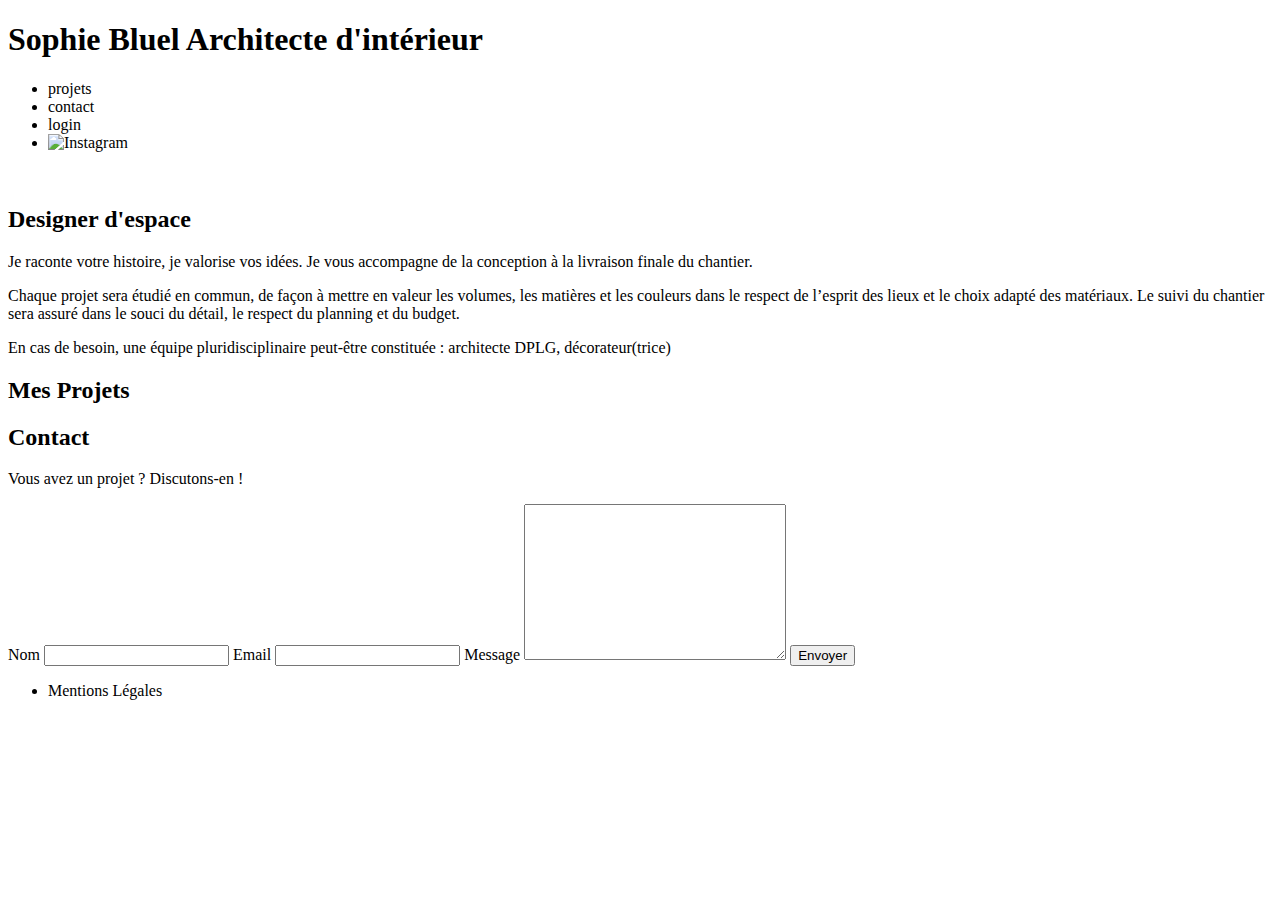
==== FrontEnd/index.html @ 2dc2a546 "feature: add function showWorks" ====
<!DOCTYPE html>
<html lang="fr">
<head>
	<meta charset="UTF-8">
	<title>Sophie Bluel - Architecte d'intérieur</title>
	<meta name="viewport" content="width=device-width, initial-scale=1.0">
	<link rel="preconnect" href="https://fonts.googleapis.com">
	<link rel="preconnect" href="https://fonts.gstatic.com" crossorigin>
	<link href="https://fonts.googleapis.com/css2?family=Syne:wght@700;800&family=Work+Sans&display=swap" rel="stylesheet">
	<meta name="description" content="">
	<link rel="stylesheet" href="./assets/style.css">
</head>
<body>
<header>
	<h1>Sophie Bluel <span>Architecte d'intérieur</span></h1>
	<nav>
		<ul>
			<li>projets</li>
			<li>contact</li>
			<li>login</li>
			<li><img src="./assets/icons/instagram.png" alt="Instagram"></li>
		</ul>
	</nav>
</header>
<main>
	<section id="introduction">
		<figure>
			<img src="./assets/images/sophie-bluel.png" alt="">
		</figure>
		<article>
			<h2>Designer d'espace</h2>
			<p>Je raconte votre histoire, je valorise vos idées. Je vous accompagne de la conception à la livraison finale du chantier.</p>
			<p>Chaque projet sera étudié en commun, de façon à mettre en valeur les volumes, les matières et les couleurs dans le respect de l’esprit des lieux et le choix adapté des matériaux. Le suivi du chantier sera assuré dans le souci du détail, le respect du planning et du budget.</p>
			<p>En cas de besoin, une équipe pluridisciplinaire peut-être constituée : architecte DPLG, décorateur(trice)</p>
		</article>
	</section>
	<section id="portfolio">
		<h2>Mes Projets</h2>
		<div class="filter">
		</div>
		<div class="gallery">
		</div>
	</section>
	<section id="contact">
		<h2>Contact</h2>
		<p>Vous avez un projet ? Discutons-en !</p>
		<form action="#" method="post">
			<label for="name">Nom</label>
			<input type="text" name="name" id="name">
			<label for="email">Email</label>
			<input type="email" name="email" id="email">
			<label for="message">Message</label>
			<textarea name="message" id="message" cols="30" rows="10"></textarea>
			<input type="submit" value="Envoyer">
		</form>
	</section>
</main>

<footer>
	<nav>
		<ul>
			<li>Mentions Légales</li>
		</ul>
	</nav>
</footer>
<script src="js/test.js"></script>
</body>
</html>
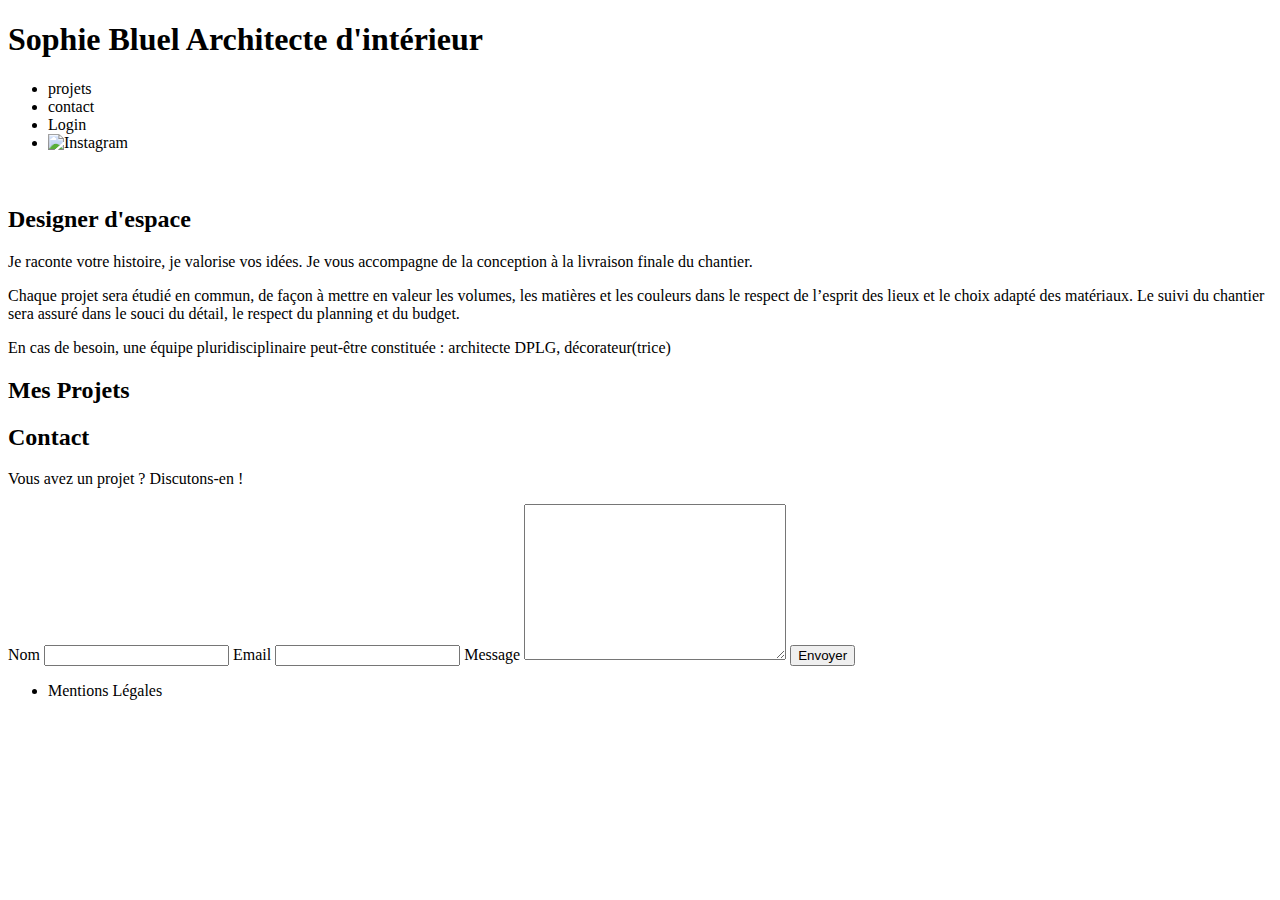
==== commit e4cedd73: "refactor: add api.js, index.js, works.js for lisibility" ====
--- a/FrontEnd/index.html
+++ b/FrontEnd/index.html
@@ -17,7 +17,8 @@
 		<ul>
 			<li>projets</li>
 			<li>contact</li>
-			<li>login</li>
+			<li>Login</a></li>
+
 			<li><img src="./assets/icons/instagram.png" alt="Instagram"></li>
 		</ul>
 	</nav>
@@ -63,6 +64,6 @@
 		</ul>
 	</nav>
 </footer>
-<script src="js/test.js"></script>
+<script type="module" src="js/index.js"></script>
 </body>
 </html>
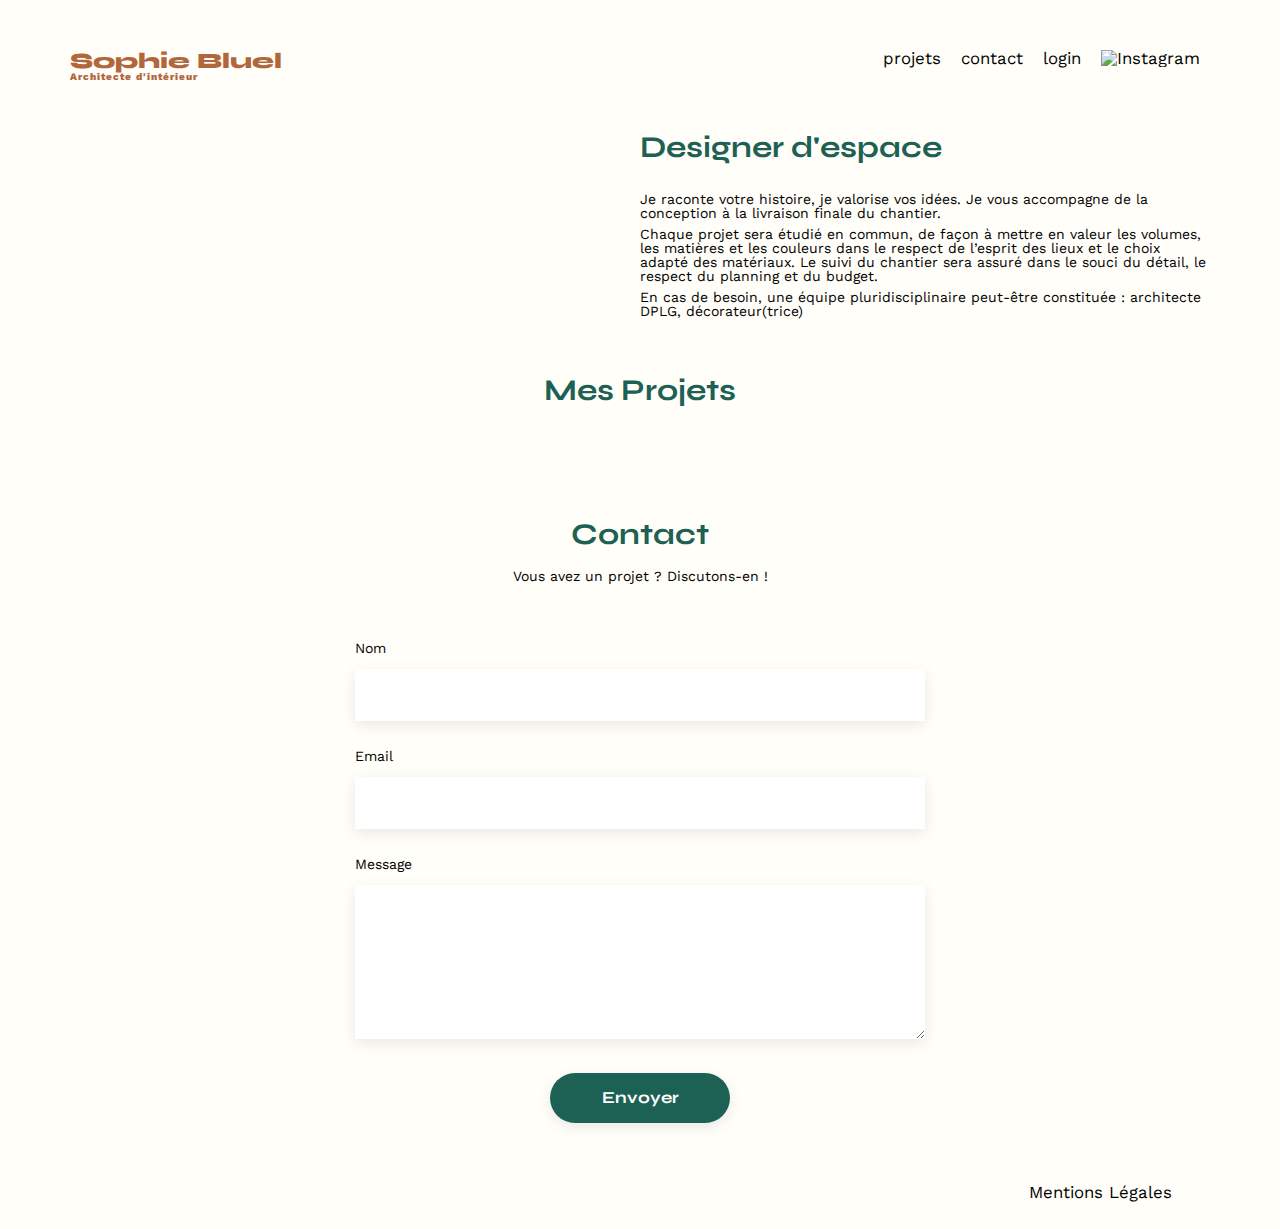
==== commit 93e53ef0: "refactor add descriptions in code, feat: add login.html" ====
--- a/FrontEnd/index.html
+++ b/FrontEnd/index.html
@@ -17,12 +17,13 @@
 		<ul>
 			<li>projets</li>
 			<li>contact</li>
-			<li>Login</a></li>
+			<li><a href="./login.html">login</a></li>
 
 			<li><img src="./assets/icons/instagram.png" alt="Instagram"></li>
 		</ul>
 	</nav>
 </header>
+
 <main>
 	<section id="introduction">
 		<figure>
--- a/FrontEnd/assets/style.css
+++ b/FrontEnd/assets/style.css
@@ -0,0 +1,265 @@
+/* http://meyerweb.com/eric/tools/css/reset/
+   v2.0 | 20110126
+   License: none (public domain)
+*/
+
+html, body, div, span, applet, object, iframe,
+h1, h2, h3, h4, h5, h6, p, blockquote, pre,
+a, abbr, acronym, address, big, cite, code,
+del, dfn, em, img, ins, kbd, q, s, samp,
+small, strike, strong, sub, sup, tt, var,
+b, u, i, center,
+dl, dt, dd, ol, ul, li,
+fieldset, form, label, legend,
+table, caption, tbody, tfoot, thead, tr, th, td,
+article, aside, canvas, details, embed,
+figure, figcaption, footer, header, hgroup,
+menu, nav, output, ruby, section, summary,
+time, mark, audio, video {
+	margin: 0;
+	padding: 0;
+	border: 0;
+	font-size: 100%;
+	font: inherit;
+	vertical-align: baseline;
+}
+/* HTML5 display-role reset for older browsers */
+article, aside, details, figcaption, figure,
+footer, header, hgroup, menu, nav, section {
+	display: block;
+}
+body {
+	line-height: 1;
+}
+ol, ul {
+	list-style: none;
+}
+blockquote, q {
+	quotes: none;
+}
+blockquote:before, blockquote:after,
+q:before, q:after {
+	content: '';
+	content: none;
+}
+table {
+	border-collapse: collapse;
+	border-spacing: 0;
+}
+/** end reset css**/
+body {
+	max-width: 1140px;
+	margin:auto;
+	font-family: 'Work Sans' ;
+	font-size: 14px;
+	background-color: rgba(255, 254, 248, 255);
+}
+header {
+	display: flex;
+	justify-content: space-between;
+	margin: 50px 0
+}
+section {
+	margin: 50px 0
+}
+
+h1{
+	display: flex;
+	flex-direction: column;
+	font-family: 'Syne';
+	font-size: 22px;
+	font-weight: 800;
+	color: #B1663C
+}
+
+h1 > span {
+	font-family: 'Work Sans';
+	font-size:10px;
+	letter-spacing: 0.1em;
+;
+}
+
+h2{
+	font-family: 'Syne';
+	font-weight: 700;
+	font-size: 30px;
+	color: #1D6154
+}
+nav ul {
+	display: flex;
+	align-items: center;
+	list-style-type: none;
+
+}
+nav li {
+	padding: 0 10px;
+	font-size: 1.2em;
+}
+
+li:hover {
+	color: #B1663C;
+}
+li:hover a {
+	color: #B1663C;
+}
+#introduction {
+	display: flex;
+	align-items: center;
+}
+#introduction figure {
+	flex: 1
+}
+#introduction img {
+	display: block;
+	margin: auto;
+	width: 80%;
+}
+
+#introduction article {
+	flex: 1
+}
+#introduction h2 {
+	margin-bottom: 1em;
+}
+
+#introduction p {
+	margin-bottom: 0.5em;
+}
+#portfolio h2 {
+	text-align: center;
+	margin-bottom: 1em;
+}
+.gallery {
+	width: 100%;
+	display: grid;
+	grid-template-columns: 1fr 1fr 1fr;
+	grid-column-gap: 20px;
+	grid-row-gap: 20px;
+}
+
+.filter {
+  display: flex;
+  justify-content: center;
+  margin: 2rem;
+}
+
+.filter-button {
+  font-family: "Syne";
+  font-size: 1.1rem;
+  color: #1d6154;
+  background-color: rgba(255, 254, 248, 255);
+  border-color: #1d6154;
+  border-width: 1px;
+  text-align: center;
+  border-radius: 5rem;
+  padding: 0.5rem 1.2rem 0.5rem 1.2rem;
+  margin-top: 2rem;
+  margin-right: 1rem;
+  margin-bottom: 1rem;
+}
+
+.filter-button.selected {
+  background-color: #1d6154;
+  color: white;
+  border-width: 0px;
+}
+
+.gallery img {
+	width: 100%;
+
+}
+#contact {
+	width: 50%;
+margin: auto;
+}
+#contact > * {
+	text-align: center;
+
+}
+#contact h2{
+	margin-bottom: 20px;
+}
+#contact form {
+	text-align: left;
+	margin-top:30px;
+	display: flex;
+	flex-direction: column;
+}
+
+#contact input {
+	height: 50px;
+	font-size: 1.2em;
+	border: none;
+	box-shadow: 0px 4px 14px rgba(0, 0, 0, 0.09);
+}
+#contact label {
+	margin: 2em 0 1em 0;
+}
+#contact textarea {
+	border: none;
+	box-shadow: 0px 4px 14px rgba(0, 0, 0, 0.09);
+}
+
+input[type="submit"]{
+	font-family: 'Syne';
+	font-weight: 700;
+	color: white;
+	background-color: #1D6154;
+	margin : 2em auto ;
+	width: 180px;
+	text-align: center;
+	border-radius: 60px ;
+}
+
+#connexion input {
+	height: 50px;
+	font-size: 1.2em;
+	border: none;
+	box-shadow: 0px 4px 14px rgba(0, 0, 0, 0.09);
+	color: white;
+}
+
+#connexion {
+	display:flex;
+	flex-direction: column;
+	align-items: center;
+}
+
+.form-connexion{
+	display: flex;
+	flex-direction: column;
+}
+
+a {
+	text-decoration: none;
+	color: black;
+}
+
+.form-connexion a {
+	display: flex;
+	justify-content: center;
+	text-decoration: underline;
+	color:#1D6154;
+}
+
+.login {
+	font-weight: 900;
+}
+
+.email, .password{
+	width: 400px;
+	height: 40px;
+	box-shadow: 0px 0px 15px rgba(244,243,237,255);
+	border-width: 0px;
+	margin-bottom: 20px;
+}
+
+.form-title {
+	margin-top: 2rem;
+}
+
+footer nav ul {
+	display: flex;
+	justify-content: flex-end;
+	margin: 2em;
+}
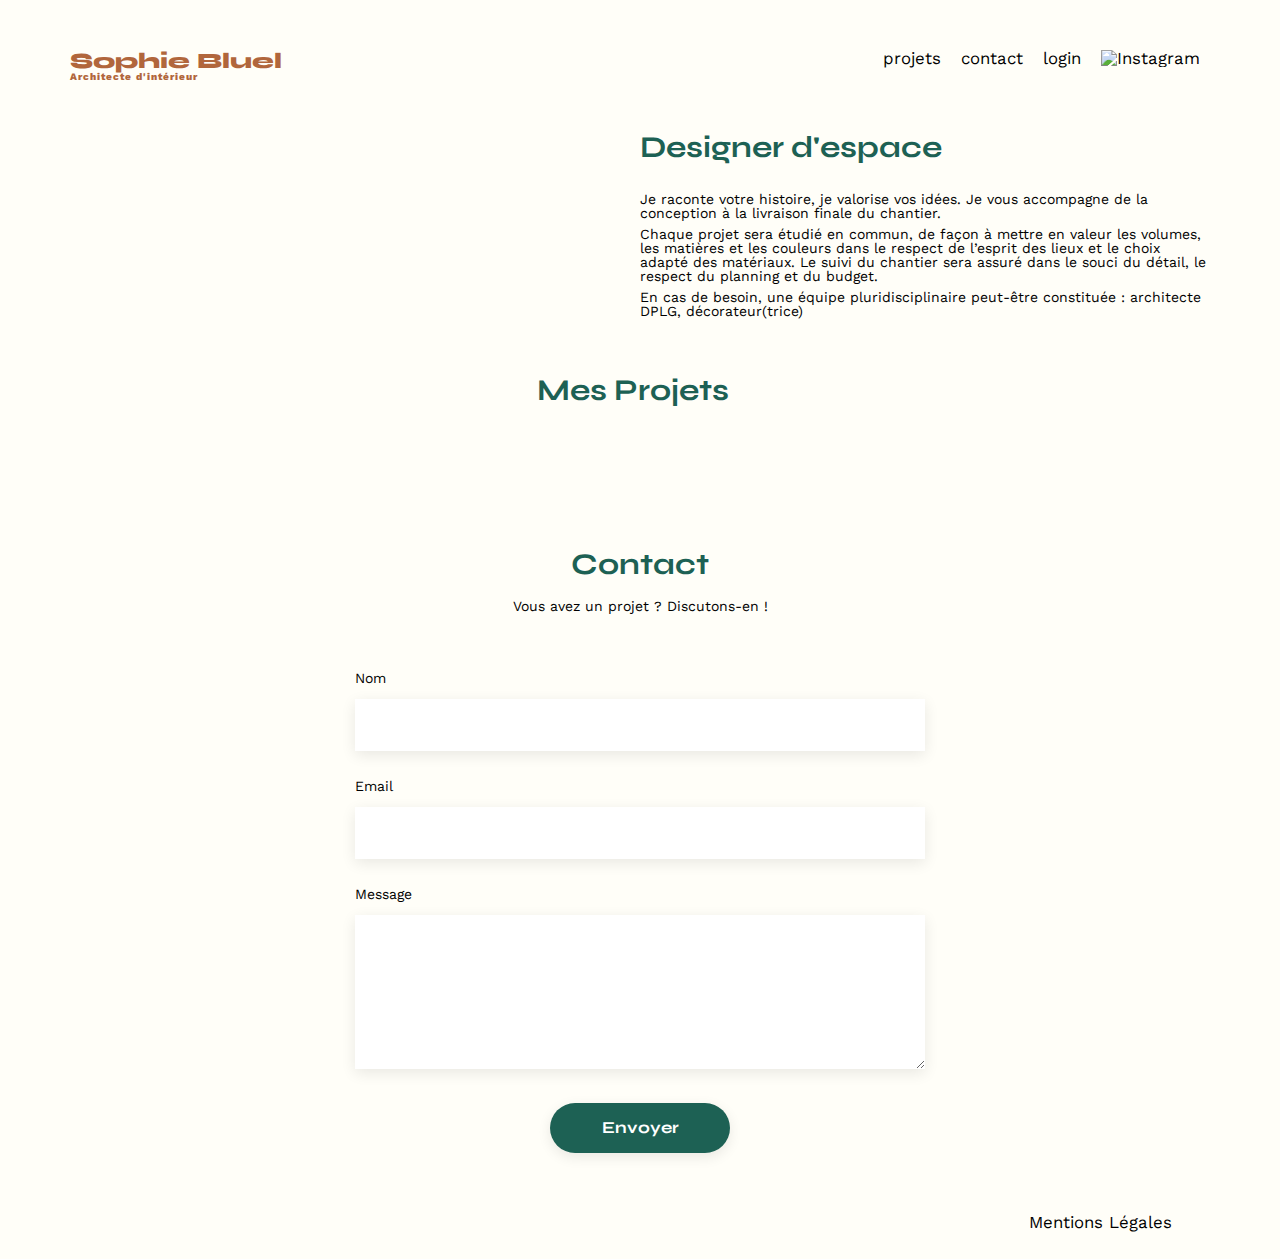
==== commit ce21853e: "feat: add auth.js, login.js for admin connexion" ====
--- a/FrontEnd/index.html
+++ b/FrontEnd/index.html
@@ -1,70 +1,72 @@
 <!DOCTYPE html>
 <html lang="fr">
-<head>
-	<meta charset="UTF-8">
-	<title>Sophie Bluel - Architecte d'intérieur</title>
-	<meta name="viewport" content="width=device-width, initial-scale=1.0">
-	<link rel="preconnect" href="https://fonts.googleapis.com">
-	<link rel="preconnect" href="https://fonts.gstatic.com" crossorigin>
-	<link href="https://fonts.googleapis.com/css2?family=Syne:wght@700;800&family=Work+Sans&display=swap" rel="stylesheet">
-	<meta name="description" content="">
-	<link rel="stylesheet" href="./assets/style.css">
-</head>
-<body>
-<header>
-	<h1>Sophie Bluel <span>Architecte d'intérieur</span></h1>
-	<nav>
-		<ul>
-			<li>projets</li>
-			<li>contact</li>
-			<li><a href="./login.html">login</a></li>
+  <head>
+    <meta charset="UTF-8" />
+    <title>Sophie Bluel - Architecte d'intérieur</title>
+    <meta name="viewport" content="width=device-width, initial-scale=1.0" />
+    <link rel="preconnect" href="https://fonts.googleapis.com" />
+    <link rel="preconnect" href="https://fonts.gstatic.com" crossorigin />
+    <link href="https://fonts.googleapis.com/css2?family=Syne:wght@700;800&family=Work+Sans&display=swap" rel="stylesheet" />
+    <meta name="description" content="" />
+    <link rel="stylesheet" href="./assets/style.css" />
+    <link rel="stylesheet" href="https://cdnjs.cloudflare.com/ajax/libs/font-awesome/6.2.1/css/all.min.css" integrity="sha512-MV7K8+y+gLIBoVD59lQIYicR65iaqukzvf/nwasF0nqhPay5w/9lJmVM2hMDcnK1OnMGCdVK+iQrJ7lzPJQd1w==" crossorigin="anonymous" referrerpolicy="no-referrer" />
+  </head>
+  <body>
+    <header>
+      <h1>Sophie Bluel <span>Architecte d'intérieur</span></h1>
+      <nav>
+        <ul>
+          <li>projets</li>
+          <li>contact</li>
+          <li id="login-button"><a href="./login.html">login</a></li>
 
-			<li><img src="./assets/icons/instagram.png" alt="Instagram"></li>
-		</ul>
-	</nav>
-</header>
+          <li><img src="./assets/icons/instagram.png" alt="Instagram" /></li>
+        </ul>
+      </nav>
+    </header>
 
-<main>
-	<section id="introduction">
-		<figure>
-			<img src="./assets/images/sophie-bluel.png" alt="">
-		</figure>
-		<article>
-			<h2>Designer d'espace</h2>
-			<p>Je raconte votre histoire, je valorise vos idées. Je vous accompagne de la conception à la livraison finale du chantier.</p>
-			<p>Chaque projet sera étudié en commun, de façon à mettre en valeur les volumes, les matières et les couleurs dans le respect de l’esprit des lieux et le choix adapté des matériaux. Le suivi du chantier sera assuré dans le souci du détail, le respect du planning et du budget.</p>
-			<p>En cas de besoin, une équipe pluridisciplinaire peut-être constituée : architecte DPLG, décorateur(trice)</p>
-		</article>
-	</section>
-	<section id="portfolio">
-		<h2>Mes Projets</h2>
-		<div class="filter">
-		</div>
-		<div class="gallery">
-		</div>
-	</section>
-	<section id="contact">
-		<h2>Contact</h2>
-		<p>Vous avez un projet ? Discutons-en !</p>
-		<form action="#" method="post">
-			<label for="name">Nom</label>
-			<input type="text" name="name" id="name">
-			<label for="email">Email</label>
-			<input type="email" name="email" id="email">
-			<label for="message">Message</label>
-			<textarea name="message" id="message" cols="30" rows="10"></textarea>
-			<input type="submit" value="Envoyer">
-		</form>
-	</section>
-</main>
+    <main>
+      <section id="introduction">
+        <figure>
+          <img src="./assets/images/sophie-bluel.png" alt="" />
+        </figure>
+        <article>
+          <h2>Designer d'espace</h2>
+          <p>Je raconte votre histoire, je valorise vos idées. Je vous accompagne de la conception à la livraison finale du chantier.</p>
+          <p>Chaque projet sera étudié en commun, de façon à mettre en valeur les volumes, les matières et les couleurs dans le respect de l’esprit des lieux et le choix adapté des matériaux. Le suivi du chantier sera assuré dans le souci du détail, le respect du planning et du budget.</p>
+          <p>En cas de besoin, une équipe pluridisciplinaire peut-être constituée : architecte DPLG, décorateur(trice)</p>
+        </article>
+      </section>
+      <section id="portfolio">
+		<div class="portfolio-title">
+			<h2>Mes Projets</h2>
+			<!-- Le bouton "Modifier" sera ajouté ici par JavaScript -->
+		  </div>
+        <div class="filter"></div>
+        <div class="gallery"></div>
+      </section>
+      <section id="contact">
+        <h2>Contact</h2>
+        <p>Vous avez un projet ? Discutons-en !</p>
+        <form action="#" method="post">
+          <label for="name">Nom</label>
+          <input type="text" name="name" id="name" />
+          <label for="email">Email</label>
+          <input type="email" name="email" id="email" />
+          <label for="message">Message</label>
+          <textarea name="message" id="message" cols="30" rows="10"></textarea>
+          <input type="submit" value="Envoyer" />
+        </form>
+      </section>
+    </main>
 
-<footer>
-	<nav>
-		<ul>
-			<li>Mentions Légales</li>
-		</ul>
-	</nav>
-</footer>
-<script type="module" src="js/index.js"></script>
-</body>
+    <footer>
+      <nav>
+        <ul>
+          <li>Mentions Légales</li>
+        </ul>
+      </nav>
+    </footer>
+    <script type="module" src="js/index.js"></script>
+  </body>
 </html>
--- a/FrontEnd/assets/style.css
+++ b/FrontEnd/assets/style.css
@@ -128,6 +128,7 @@
 #portfolio h2 {
 	text-align: center;
 	margin-bottom: 1em;
+	margin-right: 15px;
 }
 .gallery {
 	width: 100%;
@@ -138,47 +139,70 @@
 }
 
 .filter {
-  display: flex;
-  justify-content: center;
-  margin: 2rem;
+    display: flex;
+    justify-content: center;
+    margin: 2rem;
 }
 
 .filter-button {
-  font-family: "Syne";
-  font-size: 1.1rem;
-  color: #1d6154;
-  background-color: rgba(255, 254, 248, 255);
-  border-color: #1d6154;
-  border-width: 1px;
-  text-align: center;
-  border-radius: 5rem;
-  padding: 0.5rem 1.2rem 0.5rem 1.2rem;
-  margin-top: 2rem;
-  margin-right: 1rem;
-  margin-bottom: 1rem;
+    font-family: "Syne";
+    font-size: 1.1rem;
+    color: #1d6154;
+    background-color: rgba(255, 254, 248, 255);
+    border-color: #1d6154;
+    border-width: 1px;
+    text-align: center;
+    border-radius: 5rem;
+    padding: 0.5rem 1.2rem 0.5rem 1.2rem;
+    margin-right: 1rem;
+    margin-bottom: 1rem;
 }
 
 .filter-button.selected {
-  background-color: #1d6154;
-  color: white;
-  border-width: 0px;
+    background-color: #1d6154;
+    color: white;
+    border-width: 0px;
+}
+
+.portfolio-title {
+    display: flex;
+    justify-content: center;
+    align-items: center;
+}
+
+.fa-regular {
+	padding-right: 0.6rem;
+	font-size: 1.1rem;
+}
+
+#login-button {
+	cursor: pointer;
+}
+.modify {
+    border: 0;
+    margin-bottom: 1.8em;
+	font-size: 0.9rem;
+    background-color: rgba(255, 254, 248, 255);
+	cursor: pointer
 }
 
 .gallery img {
-	width: 100%;
-
-}
+    width: 100%;
+}
+
 #contact {
-	width: 50%;
-margin: auto;
-}
+    width: 50%;
+    margin: auto;
+}
+
 #contact > * {
-	text-align: center;
-
-}
+    text-align: center;
+}
+
 #contact h2{
 	margin-bottom: 20px;
 }
+
 #contact form {
 	text-align: left;
 	margin-top:30px;
@@ -192,9 +216,11 @@
 	border: none;
 	box-shadow: 0px 4px 14px rgba(0, 0, 0, 0.09);
 }
+
 #contact label {
 	margin: 2em 0 1em 0;
 }
+
 #contact textarea {
 	border: none;
 	box-shadow: 0px 4px 14px rgba(0, 0, 0, 0.09);
@@ -216,7 +242,10 @@
 	font-size: 1.2em;
 	border: none;
 	box-shadow: 0px 4px 14px rgba(0, 0, 0, 0.09);
-	color: white;
+}
+
+#connexion  .email, .password{
+	color: black;
 }
 
 #connexion {
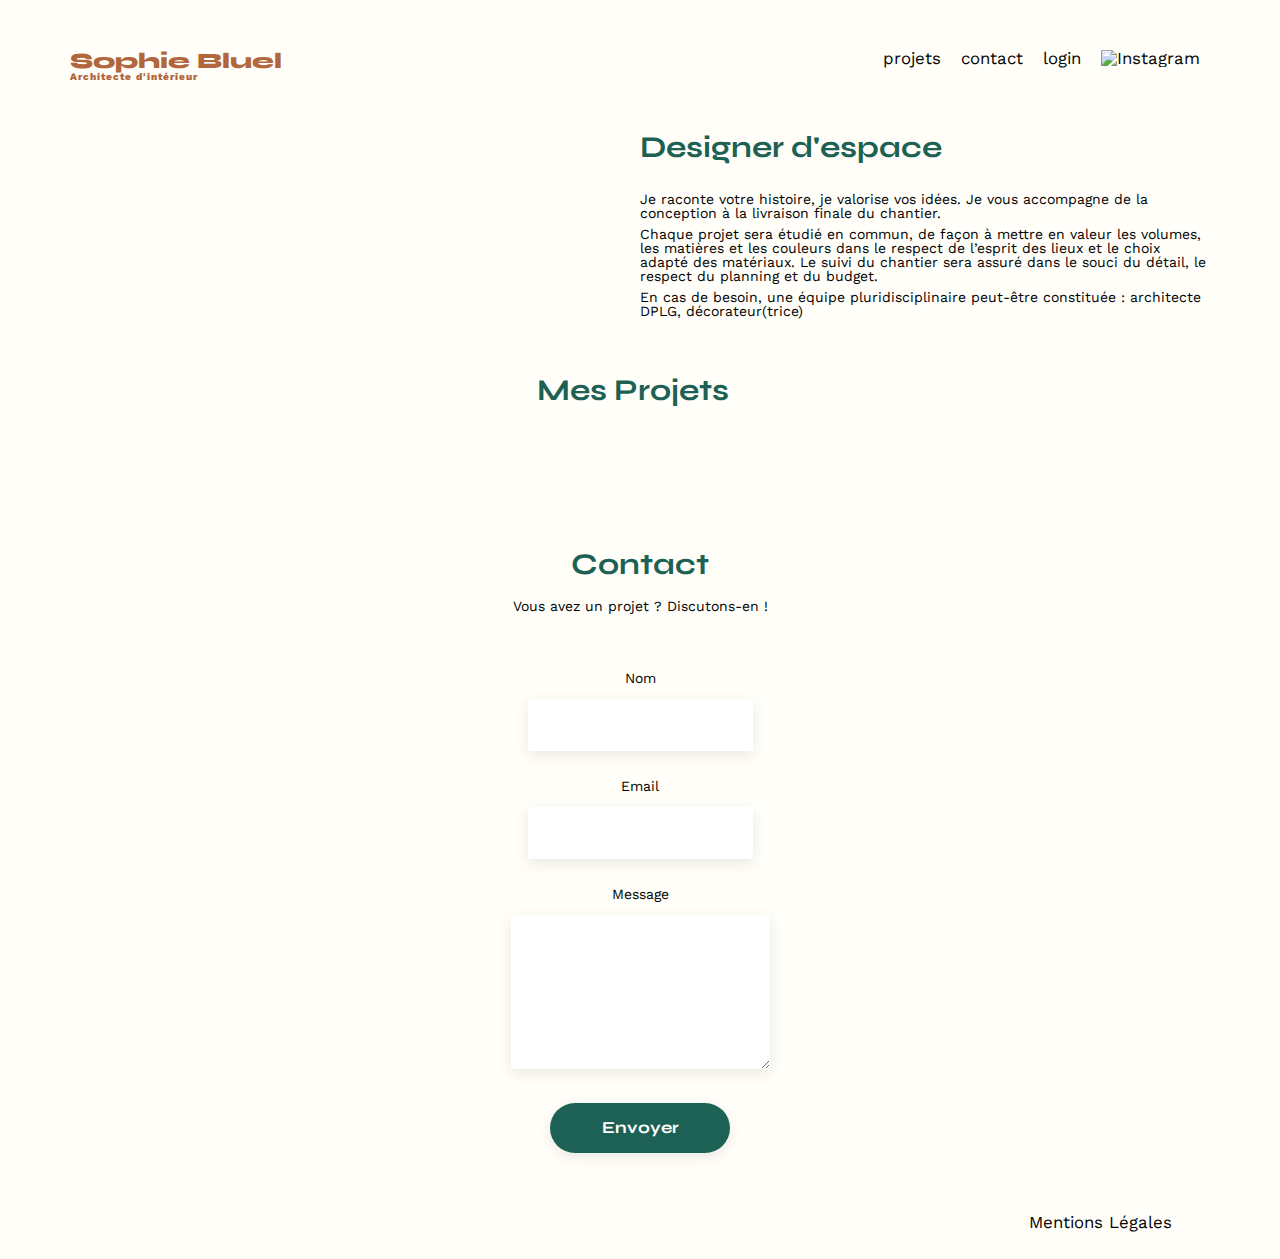
==== commit f71abeaa: "refactor: all code with description and better understanding" ====
--- a/FrontEnd/index.html
+++ b/FrontEnd/index.html
@@ -38,12 +38,19 @@
         </article>
       </section>
       <section id="portfolio">
-		<div class="portfolio-title">
-			<h2>Mes Projets</h2>
-			<!-- Le bouton "Modifier" sera ajouté ici par JavaScript -->
-		  </div>
+        <div class="portfolio-title">
+          <h2>Mes Projets</h2>
+          <!-- Le bouton "Modifier" sera ajouté ici par JavaScript -->
+        </div>
         <div class="filter"></div>
+        <!-- Le contenu "filter" sera ajouté ici par JavaScript -->
         <div class="gallery"></div>
+        <!-- Le contenu "gallery" sera ajouté ici par JavaScript -->
+        <div id="myModal" class="modal">
+          <div id="modal-content" class="modal-content">
+          <!-- Le contenu "modal" sera ajouté ici par Javascript -->
+          </div>
+        </div>
       </section>
       <section id="contact">
         <h2>Contact</h2>
--- a/FrontEnd/assets/style.css
+++ b/FrontEnd/assets/style.css
@@ -237,11 +237,11 @@
 	border-radius: 60px ;
 }
 
-#connexion input {
-	height: 50px;
-	font-size: 1.2em;
-	border: none;
-	box-shadow: 0px 4px 14px rgba(0, 0, 0, 0.09);
+input {
+    height: 50px;
+    font-size: 1.2em;
+    border: none;
+    box-shadow: 0px 4px 14px rgba(0, 0, 0, 0.09);
 }
 
 #connexion  .email, .password{
@@ -292,3 +292,207 @@
 	justify-content: flex-end;
 	margin: 2em;
 }
+
+/* Style pour la modale */
+.modal {
+	display: none; /* Masque la modale par défaut */
+	position: fixed;
+	top: 50%;
+	left: 50%;
+	transform: translate(-50%, -50%);
+	width: 100%;
+	height: 100%;
+	justify-content: center;
+	align-items: center;
+	background-color: rgba(0, 0, 0, 0.7); /* Fond semi-transparent */
+  }
+  
+  /* Style pour le contenu de la modale */
+  #modal-content {
+	display: flex;
+	flex-direction: column;
+	max-width: 475px; /* Ajustez la largeur maximale selon vos besoins */
+	width: 100%;
+	padding: 15px 80px 15px 80px;
+	background-color: white;
+	border: 1px solid #ccc;
+	border-radius: 8px;
+	box-shadow: 0 2px 8px rgba(0, 0, 0, 0.2);
+	margin: auto;
+	margin-top: 10rem;
+  }
+  
+  .close, .back {
+	color: black;
+	background-color: white;
+	font-size: 20px;
+	cursor: pointer;
+	border: none;
+	padding: 10px;
+  }
+
+  .close-container {
+	align-self: flex-end;
+	margin-right: -50px;
+  }
+ 
+  .back-container {
+	margin-left: -50px;
+  }
+
+.modal::before {
+	content: 'Mode édition';
+	display: block;
+	position: fixed;
+	top: 0;
+	left: 0;
+	width: 100%;
+	line-height: 40px;
+	height: 40px; 
+	background-color: #000;
+	color: #fff;
+	text-align: center;
+	font-size: 18px;
+	font-weight: bold;
+	z-index: 1000;
+  }
+
+#workImagesContainer {
+	display: flex;
+	flex-wrap: wrap;
+	border-bottom: 2px solid #ccc; 
+	padding-bottom: 40px;
+	padding-top: 40px;
+  }
+  
+  .work-image-container {
+	position: relative;
+	width: 100%;
+	max-width: 75px; 
+	margin: 10px 10px 10px 10px; 
+  }
+  
+  .work-image-container img {
+	width: 100%;
+  }
+  
+  .work-image-container button {
+	position: absolute;
+	top: 5px;
+	right: 5px;
+	background-color: black;
+	color: #fff;
+	border: none;
+	padding: 1px 3px;
+	cursor: pointer;
+  }
+
+  .modal-title {
+	display: flex;
+	justify-content: center;
+	font-size: 1.5rem;
+	margin-bottom: 2rem;
+  }
+
+ /* Ajouter ces styles pour personnaliser l'apparence du formulaire d'ajout de photo */
+
+  input[type="file"] + label {
+	background: #CBD6DC;
+	margin-top: 1rem;
+	margin-bottom: 1rem;
+    border-radius: 50px;
+    padding-left: 40px;
+    padding-right: 40px;
+	padding-top: 10px;
+	padding-bottom: 10px;
+	color: #306685;
+	font-weight: 600;
+	border: none; 
+	cursor: pointer;
+  }
+  
+  /* Styliser le conteneur du formulaire d'ajout de photo */
+  .button-container {
+	display: flex;
+	justify-content: space-between;
+	margin-bottom: 10px;
+  }
+  
+  form {
+	display: flex;
+	flex-direction: column;
+	align-items: center;
+  }
+
+/* Ajouter ces styles pour le formulaire d'ajout de photo */
+.button-container {
+	display: flex;
+	justify-content: space-between;
+	margin: 0;
+  }
+  
+ .add-photo-form-container {
+	background: #E8F1F6;
+ /* Bleu encore plus clair */
+	width: 475px;
+	height: 169px;
+	display: flex;
+	justify-content: center;
+	margin-bottom: 2rem;
+	padding-top: 10px;
+	padding-bottom: 10px;
+  }
+  
+  /* Styles pour le bouton "Ajouter photo" */
+  .add-photo-button {
+	background-color: #ccc; /* Gris pour le fond du bouton */
+	color: #3498db; /* Bleu pour le texte du bouton */
+	border: none;
+	padding: 10px;
+	cursor: pointer;
+  }
+    
+  /* Styles pour l'aperçu de l'image */
+  #image-preview {
+	max-width: 130px;
+	max-height: 200px;
+	display: flex;
+	justify-content: center;
+	align-items: center;
+	overflow: hidden;
+  }
+  
+  #image-preview img {
+	max-height: 100%;
+  }
+
+  .image-input-container {
+	display: flex;
+	flex-direction: column;
+	align-items: center;
+  }
+
+  .fa-image {
+	font-size: 5rem ;
+	color: #CBD6DC;
+  }
+  
+#titleInput, #categorySelect {
+	border: none;
+	background-color: white;
+	box-shadow: 0px 4px 14px rgba(0, 0, 0, 0.09);
+	width: 475px;
+	height: 40px;
+	margin-top: 10px;
+	margin-bottom: 20px;
+	padding: 0;
+  }
+
+.form-label {
+	align-self: flex-start;
+}
+.form-elements-container {
+	border-bottom: 2px solid #ccc;
+	padding-bottom: 40px;
+	width: 475px;
+}
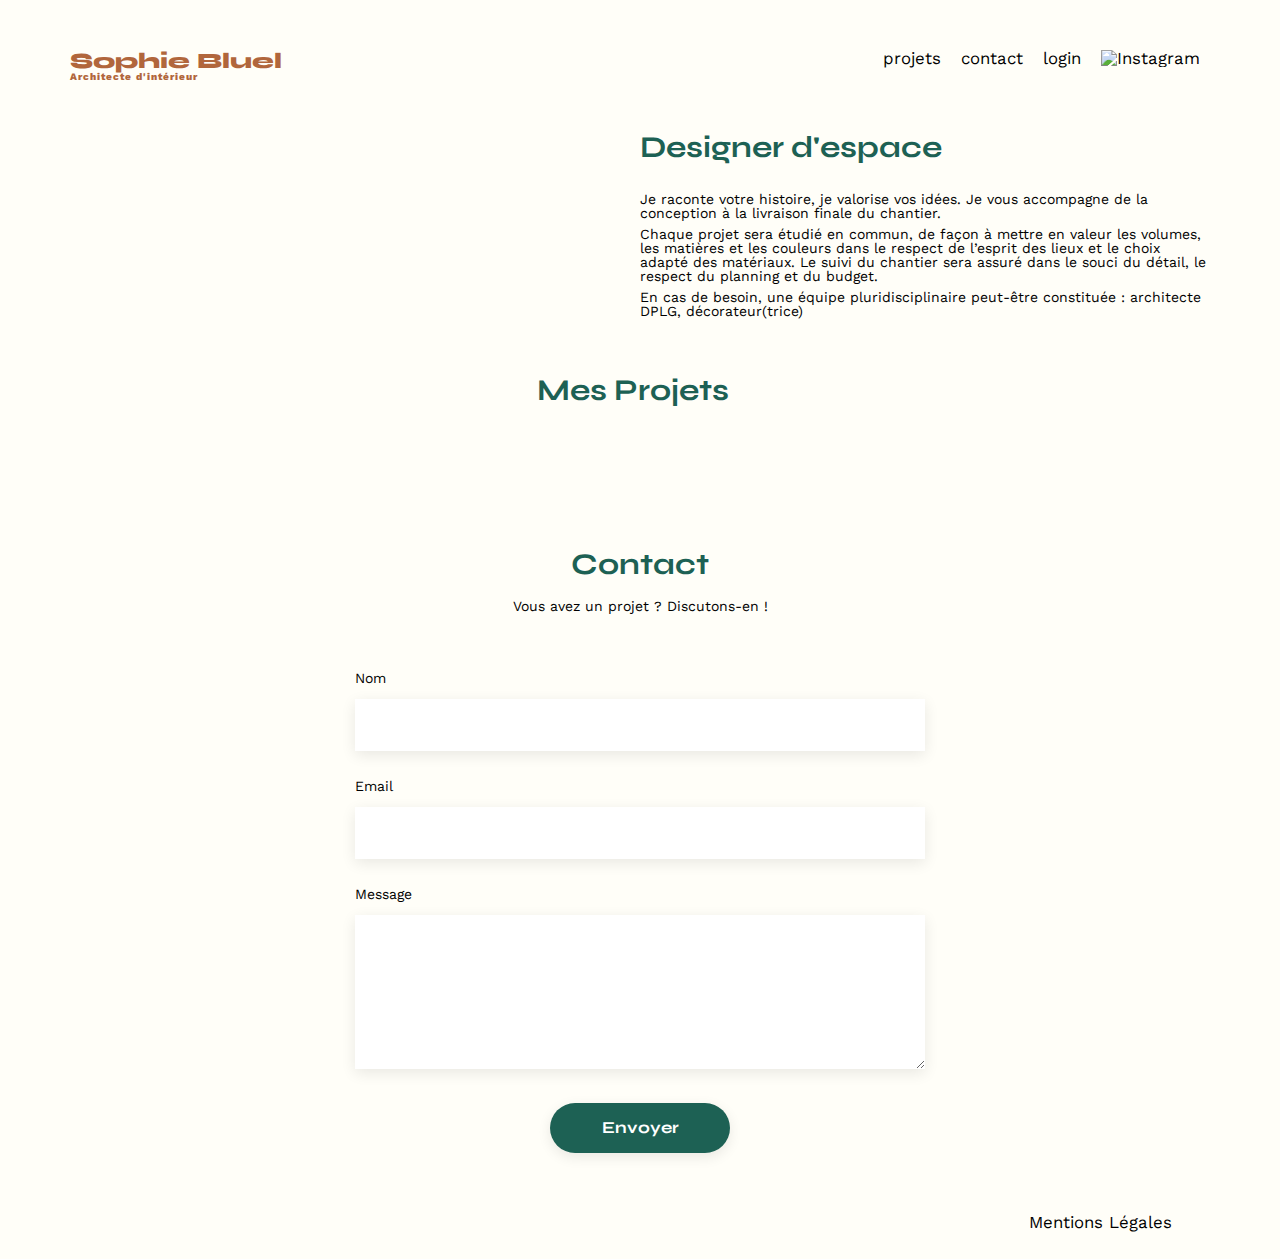
==== commit 55712cc6: "feat: add change button color when input, add div for edition mode, add error for image and reinitia" ====
--- a/FrontEnd/index.html
+++ b/FrontEnd/index.html
@@ -48,8 +48,8 @@
         <!-- Le contenu "gallery" sera ajouté ici par JavaScript -->
         <div id="myModal" class="modal">
           <div id="modal-content" class="modal-content">
+          </div>
           <!-- Le contenu "modal" sera ajouté ici par Javascript -->
-          </div>
         </div>
       </section>
       <section id="contact">
--- a/FrontEnd/assets/style.css
+++ b/FrontEnd/assets/style.css
@@ -308,7 +308,7 @@
   }
   
   /* Style pour le contenu de la modale */
-  #modal-content {
+#modal-content {
 	display: flex;
 	flex-direction: column;
 	max-width: 475px; /* Ajustez la largeur maximale selon vos besoins */
@@ -322,7 +322,7 @@
 	margin-top: 10rem;
   }
   
-  .close, .back {
+.close, .back {
 	color: black;
 	background-color: white;
 	font-size: 20px;
@@ -331,17 +331,16 @@
 	padding: 10px;
   }
 
-  .close-container {
+.close-container {
 	align-self: flex-end;
 	margin-right: -50px;
   }
  
-  .back-container {
+.back-container {
 	margin-left: -50px;
   }
 
-.modal::before {
-	content: 'Mode édition';
+.modal-edition {
 	display: block;
 	position: fixed;
 	top: 0;
@@ -353,8 +352,11 @@
 	color: #fff;
 	text-align: center;
 	font-size: 18px;
-	font-weight: bold;
 	z-index: 1000;
+  }
+
+.span-text {
+	margin-left: 10px;
   }
 
 #workImagesContainer {
@@ -362,21 +364,20 @@
 	flex-wrap: wrap;
 	border-bottom: 2px solid #ccc; 
 	padding-bottom: 40px;
-	padding-top: 40px;
-  }
-  
-  .work-image-container {
+  }
+  
+.work-image-container {
 	position: relative;
 	width: 100%;
 	max-width: 75px; 
 	margin: 10px 10px 10px 10px; 
   }
   
-  .work-image-container img {
-	width: 100%;
-  }
-  
-  .work-image-container button {
+.work-image-container img {
+	width: 100%;
+  }
+  
+.work-image-container button {
 	position: absolute;
 	top: 5px;
 	right: 5px;
@@ -387,16 +388,16 @@
 	cursor: pointer;
   }
 
-  .modal-title {
+.modal-title {
 	display: flex;
 	justify-content: center;
 	font-size: 1.5rem;
 	margin-bottom: 2rem;
   }
 
- /* Ajouter ces styles pour personnaliser l'apparence du formulaire d'ajout de photo */
-
-  input[type="file"] + label {
+/* Ajouter ces styles pour personnaliser l'apparence du formulaire d'ajout de photo */
+
+input[type="file"] + label {
 	background: #CBD6DC;
 	margin-top: 1rem;
 	margin-bottom: 1rem;
@@ -411,17 +412,18 @@
 	cursor: pointer;
   }
   
-  /* Styliser le conteneur du formulaire d'ajout de photo */
-  .button-container {
+/* Styliser le conteneur du formulaire d'ajout de photo */
+.button-container {
 	display: flex;
 	justify-content: space-between;
 	margin-bottom: 10px;
   }
   
-  form {
-	display: flex;
-	flex-direction: column;
-	align-items: center;
+.form-container {
+	display: flex;
+	flex-direction: column;
+	align-items: center;
+	margin-top: 10px;
   }
 
 /* Ajouter ces styles pour le formulaire d'ajout de photo */
@@ -431,7 +433,7 @@
 	margin: 0;
   }
   
- .add-photo-form-container {
+.add-photo-form-container {
 	background: #E8F1F6;
  /* Bleu encore plus clair */
 	width: 475px;
@@ -443,17 +445,14 @@
 	padding-bottom: 10px;
   }
   
-  /* Styles pour le bouton "Ajouter photo" */
-  .add-photo-button {
-	background-color: #ccc; /* Gris pour le fond du bouton */
-	color: #3498db; /* Bleu pour le texte du bouton */
-	border: none;
-	padding: 10px;
+
+.add-photo-button {
+	border: none;
 	cursor: pointer;
   }
     
-  /* Styles pour l'aperçu de l'image */
-  #image-preview {
+
+#image-preview {
 	max-width: 130px;
 	max-height: 200px;
 	display: flex;
@@ -462,17 +461,17 @@
 	overflow: hidden;
   }
   
-  #image-preview img {
+#image-preview img {
 	max-height: 100%;
   }
 
-  .image-input-container {
-	display: flex;
-	flex-direction: column;
-	align-items: center;
-  }
-
-  .fa-image {
+.image-input-container {
+	display: flex;
+	flex-direction: column;
+	align-items: center;
+  }
+
+.fa-image {
 	font-size: 5rem ;
 	color: #CBD6DC;
   }
@@ -491,6 +490,7 @@
 .form-label {
 	align-self: flex-start;
 }
+
 .form-elements-container {
 	border-bottom: 2px solid #ccc;
 	padding-bottom: 40px;
